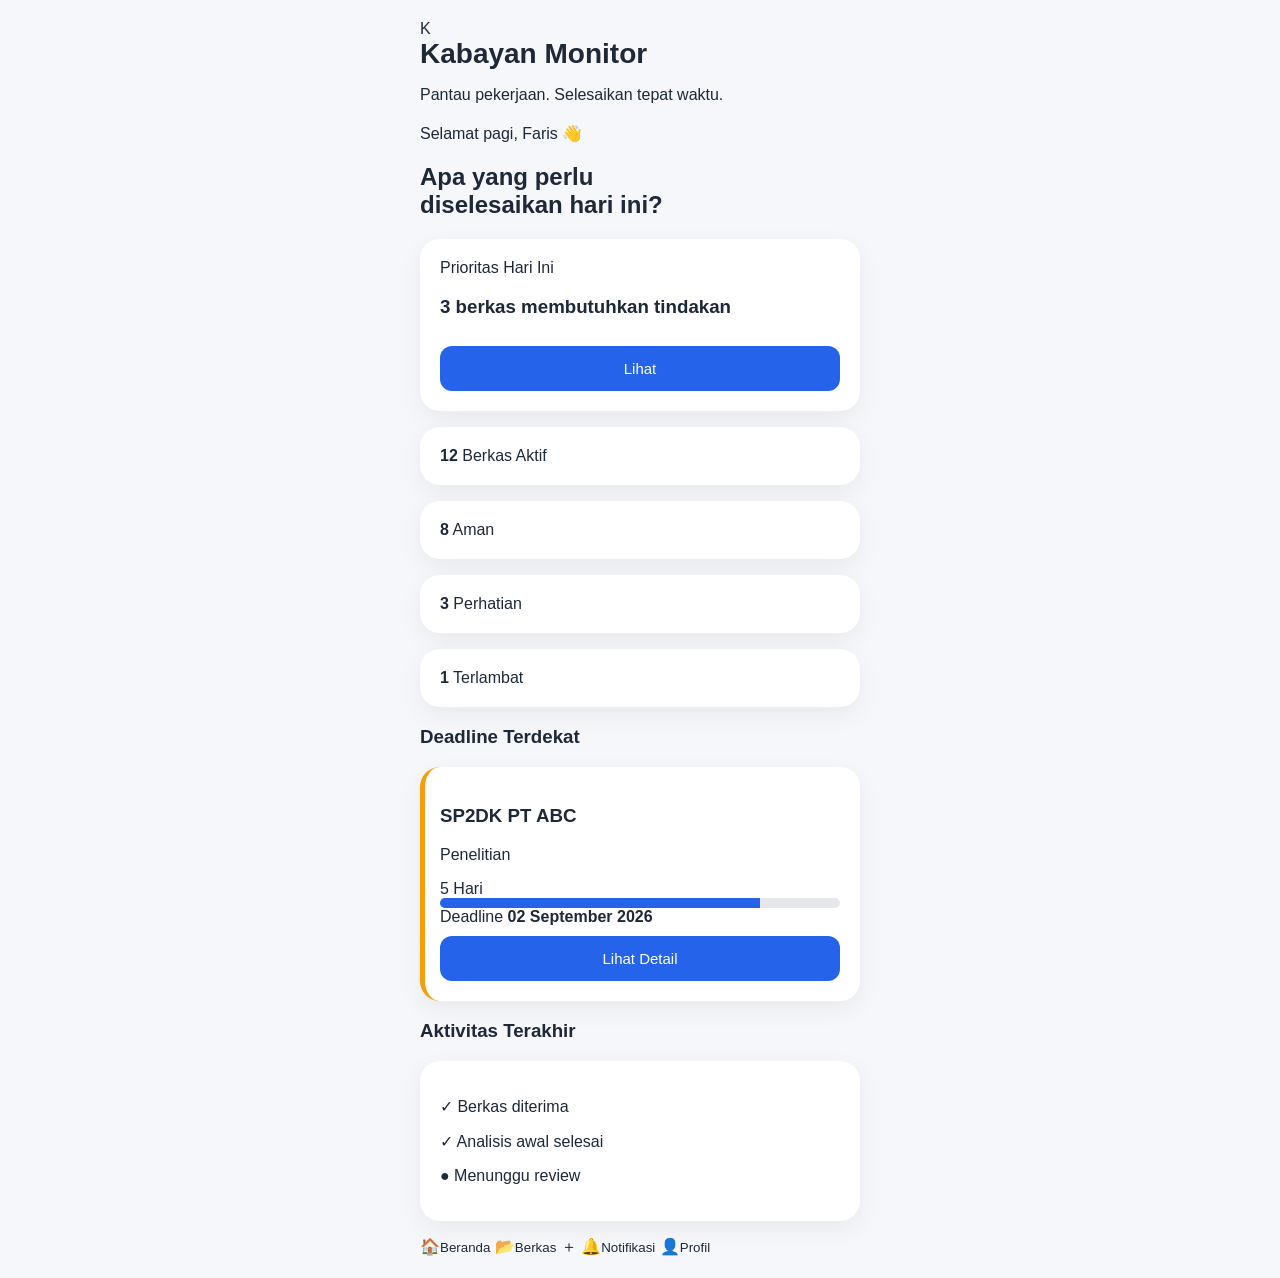
==== index.html @ f4afb928 "Add files via upload" ====
<!DOCTYPE html>
<html lang="id">
<head>
<meta charset="UTF-8">
<meta name="viewport" content="width=device-width, initial-scale=1.0">
<title>Kabayan Monitor</title>
<link rel="stylesheet" href="css/style.css">
</head>
<body>

<div class="app">

<header class="navbar">
<div class="brand">
<div class="logo">K</div>
<div>
<h1>Kabayan Monitor</h1>
<p>Pantau pekerjaan. Selesaikan tepat waktu.</p>
</div>
</div>
</header>

<main>

<section class="hero">
<p class="hello">Selamat pagi, Faris 👋</p>
<h2>Apa yang perlu<br>diselesaikan hari ini?</h2>
</section>

<section class="priority card">
<div>
<span class="label">Prioritas Hari Ini</span>
<h3>3 berkas membutuhkan tindakan</h3>
</div>
<button>Lihat</button>
</section>

<section class="summary">
<div class="card stat">
<strong>12</strong>
<span>Berkas Aktif</span>
</div>
<div class="card stat">
<strong>8</strong>
<span>Aman</span>
</div>
<div class="card stat warning">
<strong>3</strong>
<span>Perhatian</span>
</div>
<div class="card stat danger">
<strong>1</strong>
<span>Terlambat</span>
</div>
</section>

<section>
<h3 class="section-title">Deadline Terdekat</h3>

<div class="card task">
<div class="top">
<div>
<h3>SP2DK PT ABC</h3>
<p>Penelitian</p>
</div>
<span class="badge">5 Hari</span>
</div>

<div class="progress">
<span></span>
</div>

<div class="meta">
<span>Deadline</span>
<strong>02 September 2026</strong>
</div>

<button class="primary">Lihat Detail</button>
</div>

</section>

<section>
<h3 class="section-title">Aktivitas Terakhir</h3>

<div class="timeline card">
<p>✓ Berkas diterima</p>
<p>✓ Analisis awal selesai</p>
<p>● Menunggu review</p>
</div>

</section>

</main>

<nav class="bottom-nav">
<span>🏠<small>Beranda</small></span>
<span>📂<small>Berkas</small></span>
<span class="add">＋</span>
<span>🔔<small>Notifikasi</small></span>
<span>👤<small>Profil</small></span>
</nav>

</div>

<script src="js/app.js"></script>
</body>
</html>
---- css/style.css ----
*{box-sizing:border-box}
body{
font-family:Arial,sans-serif;
margin:0;
background:#f5f7fb;
color:#1d2939;
}
.app{max-width:480px;margin:auto;padding:20px}
header{margin-bottom:20px}
header h1{margin:0;font-size:28px}
.card{
background:white;
border-radius:20px;
padding:20px;
margin-bottom:16px;
box-shadow:0 8px 24px rgba(0,0,0,.06)
}
.stats{
display:grid;
grid-template-columns:1fr 1fr;
gap:12px
}
.stats div{
padding:15px;
border-radius:14px;
background:#eef2ff;
text-align:center
}
.stats b{
display:block;
font-size:26px
}
.stats span{font-size:13px}
.green{background:#dcfce7!important}
.yellow{background:#fef3c7!important}
.red{background:#fee2e2!important}
.task{
border-left:5px solid #f59e0b;
padding-left:15px
}
.progress{
height:10px;background:#e5e7eb;border-radius:20px;overflow:hidden
}
.progress span{
display:block;width:80%;height:100%;background:#2563eb
}
.yellow-text{color:#b45309;font-weight:bold}
input,button{
width:100%;
padding:14px;
margin-top:10px;
border-radius:12px;
border:1px solid #ddd;
font-size:15px
}
button{
background:#2563eb;
color:white;
border:none
}
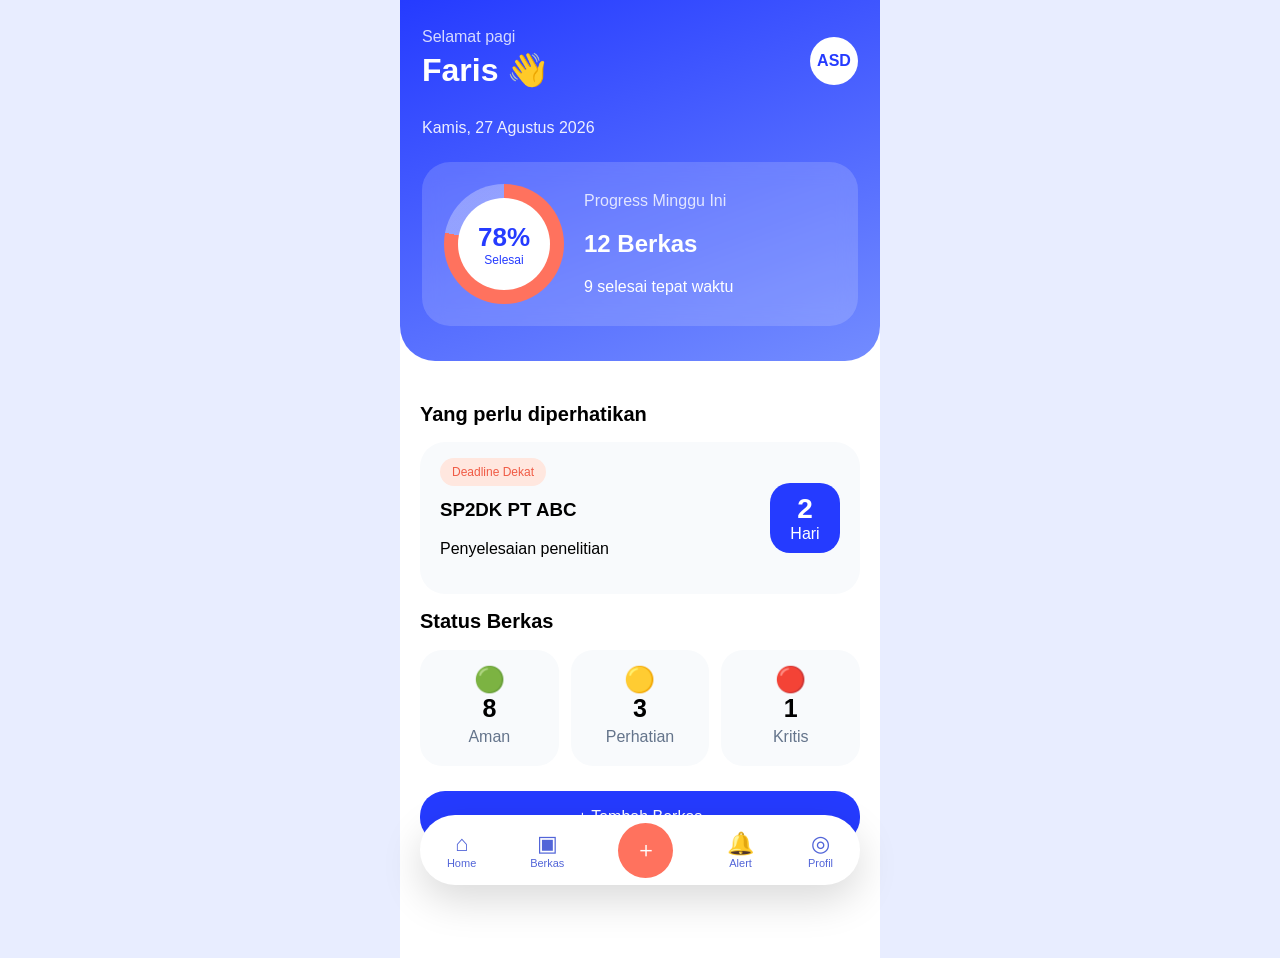
==== commit 944d0238: "Add files via upload" ====
--- a/index.html
+++ b/index.html
@@ -8,97 +8,93 @@
 </head>
 <body>
 
-<div class="app">
+<div class="phone">
 
-<header class="navbar">
-<div class="brand">
-<div class="logo">K</div>
+<section class="hero">
+<div class="top">
 <div>
-<h1>Kabayan Monitor</h1>
-<p>Pantau pekerjaan. Selesaikan tepat waktu.</p>
+<p>Selamat pagi</p>
+<h1>Faris 👋</h1>
+</div>
+<div class="avatar">ASD</div>
+</div>
+
+<div class="date">
+Kamis, 27 Agustus 2026
+</div>
+
+<div class="progress-card">
+<div class="circle">
+<div>
+<strong>78%</strong>
+<span>Selesai</span>
 </div>
 </div>
-</header>
 
-<main>
-
-<section class="hero">
-<p class="hello">Selamat pagi, Faris 👋</p>
-<h2>Apa yang perlu<br>diselesaikan hari ini?</h2>
-</section>
-
-<section class="priority card">
-<div>
-<span class="label">Prioritas Hari Ini</span>
-<h3>3 berkas membutuhkan tindakan</h3>
+<div class="progress-text">
+<p>Progress Minggu Ini</p>
+<h2>12 Berkas</h2>
+<span>9 selesai tepat waktu</span>
 </div>
-<button>Lihat</button>
-</section>
-
-<section class="summary">
-<div class="card stat">
-<strong>12</strong>
-<span>Berkas Aktif</span>
-</div>
-<div class="card stat">
-<strong>8</strong>
-<span>Aman</span>
-</div>
-<div class="card stat warning">
-<strong>3</strong>
-<span>Perhatian</span>
-</div>
-<div class="card stat danger">
-<strong>1</strong>
-<span>Terlambat</span>
-</div>
-</section>
-
-<section>
-<h3 class="section-title">Deadline Terdekat</h3>
-
-<div class="card task">
-<div class="top">
-<div>
-<h3>SP2DK PT ABC</h3>
-<p>Penelitian</p>
-</div>
-<span class="badge">5 Hari</span>
-</div>
-
-<div class="progress">
-<span></span>
-</div>
-
-<div class="meta">
-<span>Deadline</span>
-<strong>02 September 2026</strong>
-</div>
-
-<button class="primary">Lihat Detail</button>
 </div>
 
 </section>
 
-<section>
-<h3 class="section-title">Aktivitas Terakhir</h3>
 
-<div class="timeline card">
-<p>✓ Berkas diterima</p>
-<p>✓ Analisis awal selesai</p>
-<p>● Menunggu review</p>
+<section class="content">
+
+<h2>Yang perlu diperhatikan</h2>
+
+<div class="task-card">
+<div>
+<span class="tag">Deadline Dekat</span>
+<h3>SP2DK PT ABC</h3>
+<p>Penyelesaian penelitian</p>
+</div>
+
+<div class="days">
+<strong>2</strong>
+<span>Hari</span>
+</div>
+</div>
+
+
+<h2>Status Berkas</h2>
+
+<div class="status-grid">
+<div>
+<span>🟢</span>
+<strong>8</strong>
+<p>Aman</p>
+</div>
+
+<div>
+<span>🟡</span>
+<strong>3</strong>
+<p>Perhatian</p>
+</div>
+
+<div>
+<span>🔴</span>
+<strong>1</strong>
+<p>Kritis</p>
+</div>
+</div>
+
+
+<div class="action">
+<button>+ Tambah Berkas</button>
 </div>
 
 </section>
 
-</main>
 
-<nav class="bottom-nav">
-<span>🏠<small>Beranda</small></span>
-<span>📂<small>Berkas</small></span>
-<span class="add">＋</span>
-<span>🔔<small>Notifikasi</small></span>
-<span>👤<small>Profil</small></span>
+<nav>
+<div>⌂<small>Home</small></div>
+<div>▣<small>Berkas</small></div>
+<div class="plus">＋</div>
+<div>🔔<small>Alert</small></div>
+<div>◎<small>Profil</small></div>
 </nav>
 
 </div>
--- a/css/style.css
+++ b/css/style.css
@@ -1,60 +1,218 @@
 *{box-sizing:border-box}
+
 body{
-font-family:Arial,sans-serif;
 margin:0;
-background:#f5f7fb;
-color:#1d2939;
-}
-.app{max-width:480px;margin:auto;padding:20px}
-header{margin-bottom:20px}
-header h1{margin:0;font-size:28px}
-.card{
-background:white;
+font-family:-apple-system,BlinkMacSystemFont,"Segoe UI",sans-serif;
+background:#e8edff;
+}
+
+.phone{
+max-width:480px;
+margin:auto;
+min-height:100vh;
+padding-bottom:90px;
+background:white;
+}
+
+.hero{
+padding:28px 22px 35px;
+background:linear-gradient(160deg,#253bff,#738cff);
+border-radius:0 0 35px 35px;
+color:white;
+}
+
+.top{
+display:flex;
+justify-content:space-between;
+align-items:center;
+}
+
+.top p{
+margin:0;
+opacity:.8;
+}
+
+.top h1{
+margin:5px 0;
+font-size:32px;
+}
+
+.avatar{
+width:48px;
+height:48px;
+border-radius:50%;
+background:white;
+color:#253bff;
+display:flex;
+align-items:center;
+justify-content:center;
+font-weight:bold;
+}
+
+.date{
+margin-top:25px;
+opacity:.9;
+}
+
+.progress-card{
+margin-top:25px;
+background:rgba(255,255,255,.16);
+backdrop-filter:blur(10px);
+border-radius:28px;
+padding:22px;
+display:flex;
+align-items:center;
+gap:20px;
+}
+
+.circle{
+width:120px;
+height:120px;
+border-radius:50%;
+background:conic-gradient(#ff725e 78%,rgba(255,255,255,.3) 0);
+display:flex;
+align-items:center;
+justify-content:center;
+}
+
+.circle div{
+width:92px;
+height:92px;
+background:white;
+border-radius:50%;
+color:#253bff;
+display:flex;
+flex-direction:column;
+align-items:center;
+justify-content:center;
+}
+
+.circle strong{
+font-size:26px;
+}
+
+.circle span{
+font-size:12px;
+}
+
+.progress-text p{
+margin:0;
+opacity:.8;
+}
+
+.content{
+padding:25px 20px;
+}
+
+.content h2{
+font-size:20px;
+}
+
+.task-card{
+background:#f8fafc;
+border-radius:25px;
+padding:20px;
+display:flex;
+justify-content:space-between;
+align-items:center;
+}
+
+.tag{
+background:#ffe7df;
+color:#f05b45;
+padding:7px 12px;
 border-radius:20px;
-padding:20px;
-margin-bottom:16px;
-box-shadow:0 8px 24px rgba(0,0,0,.06)
-}
-.stats{
+font-size:12px;
+}
+
+.days{
+background:#253bff;
+color:white;
+width:70px;
+height:70px;
+border-radius:20px;
+display:flex;
+flex-direction:column;
+align-items:center;
+justify-content:center;
+}
+
+.days strong{
+font-size:28px;
+}
+
+.status-grid{
 display:grid;
-grid-template-columns:1fr 1fr;
-gap:12px
-}
-.stats div{
+grid-template-columns:repeat(3,1fr);
+gap:12px;
+}
+
+.status-grid div{
+background:#f8fafc;
+border-radius:22px;
 padding:15px;
-border-radius:14px;
-background:#eef2ff;
-text-align:center
-}
-.stats b{
+text-align:center;
+}
+
+.status-grid span{
+font-size:25px;
+}
+
+.status-grid strong{
 display:block;
-font-size:26px
-}
-.stats span{font-size:13px}
-.green{background:#dcfce7!important}
-.yellow{background:#fef3c7!important}
-.red{background:#fee2e2!important}
-.task{
-border-left:5px solid #f59e0b;
-padding-left:15px
-}
-.progress{
-height:10px;background:#e5e7eb;border-radius:20px;overflow:hidden
-}
-.progress span{
-display:block;width:80%;height:100%;background:#2563eb
-}
-.yellow-text{color:#b45309;font-weight:bold}
-input,button{
+font-size:25px;
+}
+
+.status-grid p{
+margin:5px 0;
+color:#64748b;
+}
+
+.action button{
 width:100%;
-padding:14px;
-margin-top:10px;
-border-radius:12px;
-border:1px solid #ddd;
-font-size:15px
-}
-button{
-background:#2563eb;
+border:0;
+padding:17px;
+border-radius:25px;
+background:#253bff;
 color:white;
-border:none
+font-size:16px;
+margin-top:25px;
+}
+
+nav{
+position:fixed;
+bottom:15px;
+left:50%;
+transform:translateX(-50%);
+max-width:440px;
+width:90%;
+height:70px;
+background:white;
+border-radius:35px;
+box-shadow:0 15px 40px rgba(0,0,0,.15);
+display:flex;
+justify-content:space-around;
+align-items:center;
+}
+
+nav div{
+text-align:center;
+font-size:22px;
+color:#5265d8;
+}
+
+nav small{
+display:block;
+font-size:11px;
+}
+
+.plus{
+width:55px;
+height:55px;
+border-radius:50%;
+background:#ff725e;
+color:white!important;
+display:flex;
+align-items:center;
+justify-content:center;
 }
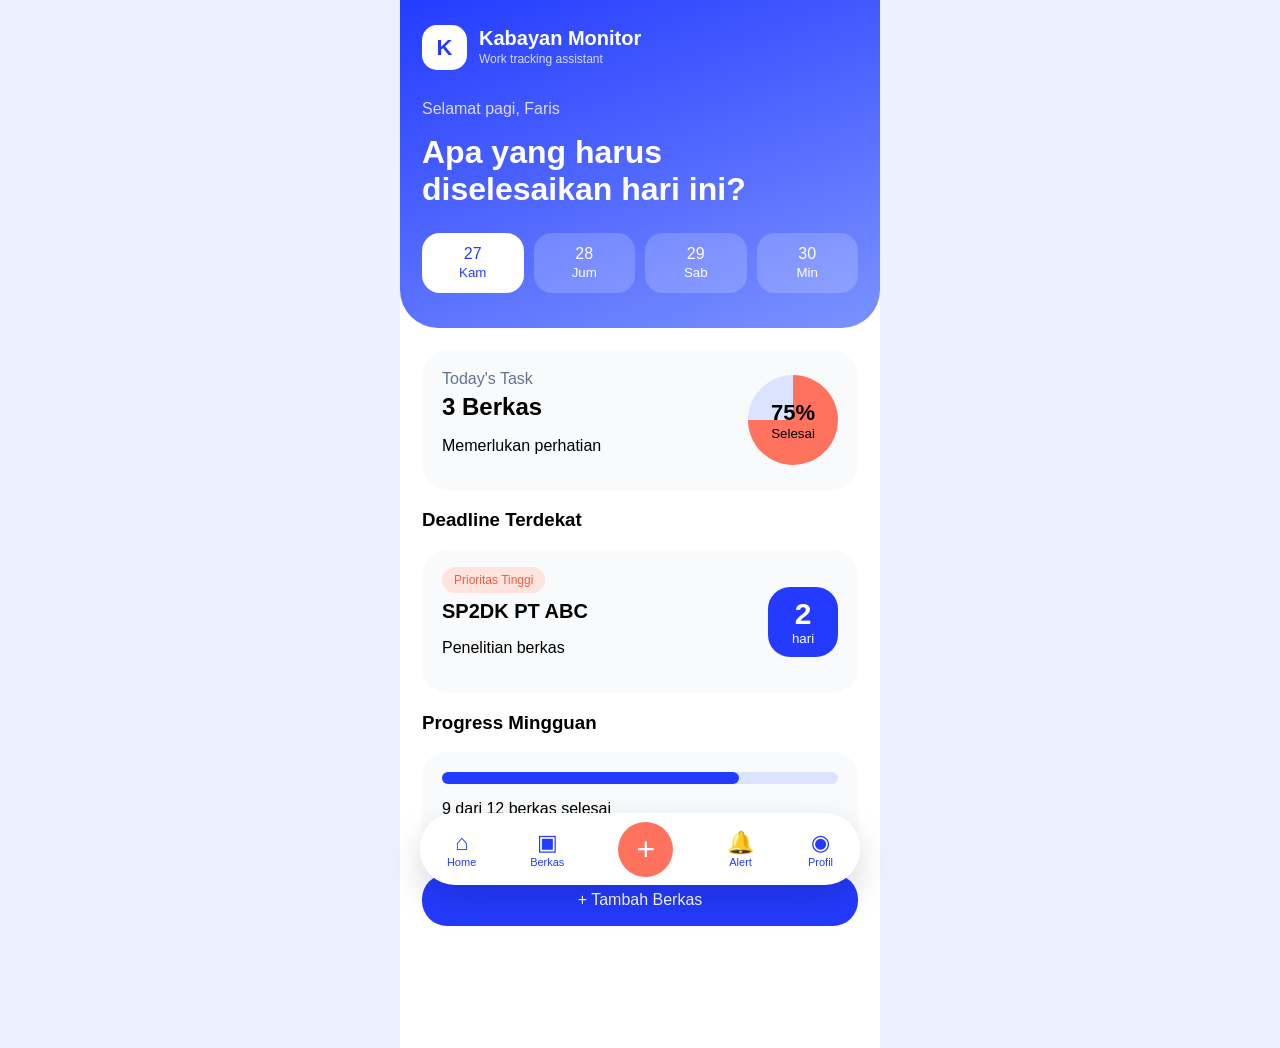
==== commit b11d903f: "Add files via upload" ====
--- a/index.html
+++ b/index.html
@@ -11,90 +11,72 @@
 <div class="phone">
 
 <section class="hero">
-<div class="top">
+<div class="brand">
+<div class="logo">K</div>
 <div>
-<p>Selamat pagi</p>
-<h1>Faris 👋</h1>
-</div>
-<div class="avatar">ASD</div>
-</div>
-
-<div class="date">
-Kamis, 27 Agustus 2026
-</div>
-
-<div class="progress-card">
-<div class="circle">
-<div>
-<strong>78%</strong>
-<span>Selesai</span>
+<h1>Kabayan Monitor</h1>
+<p>Work tracking assistant</p>
 </div>
 </div>
 
-<div class="progress-text">
-<p>Progress Minggu Ini</p>
-<h2>12 Berkas</h2>
-<span>9 selesai tepat waktu</span>
+<div class="welcome">
+<p>Selamat pagi, Faris</p>
+<h2>Apa yang harus<br>diselesaikan hari ini?</h2>
+</div>
+
+<div class="calendar">
+<div class="active">27<br><small>Kam</small></div>
+<div>28<br><small>Jum</small></div>
+<div>29<br><small>Sab</small></div>
+<div>30<br><small>Min</small></div>
+</div>
+</section>
+
+<section class="body">
+
+<div class="today">
+<div>
+<span>Today's Task</span>
+<h2>3 Berkas</h2>
+<p>Memerlukan perhatian</p>
+</div>
+<div class="circle">
+<strong>75%</strong>
+<small>Selesai</small>
 </div>
 </div>
 
-</section>
+<h3>Deadline Terdekat</h3>
 
-
-<section class="content">
-
-<h2>Yang perlu diperhatikan</h2>
-
-<div class="task-card">
+<div class="task">
 <div>
-<span class="tag">Deadline Dekat</span>
-<h3>SP2DK PT ABC</h3>
-<p>Penyelesaian penelitian</p>
+<span class="danger">Prioritas Tinggi</span>
+<h2>SP2DK PT ABC</h2>
+<p>Penelitian berkas</p>
 </div>
-
-<div class="days">
+<div class="counter">
 <strong>2</strong>
-<span>Hari</span>
+<small>hari</small>
 </div>
 </div>
 
+<h3>Progress Mingguan</h3>
 
-<h2>Status Berkas</h2>
-
-<div class="status-grid">
-<div>
-<span>🟢</span>
-<strong>8</strong>
-<p>Aman</p>
+<div class="progress-card">
+<div class="bar"><span></span></div>
+<p>9 dari 12 berkas selesai</p>
 </div>
 
-<div>
-<span>🟡</span>
-<strong>3</strong>
-<p>Perhatian</p>
-</div>
-
-<div>
-<span>🔴</span>
-<strong>1</strong>
-<p>Kritis</p>
-</div>
-</div>
-
-
-<div class="action">
 <button>+ Tambah Berkas</button>
-</div>
 
 </section>
-
 
 <nav>
 <div>⌂<small>Home</small></div>
 <div>▣<small>Berkas</small></div>
-<div class="plus">＋</div>
+<div class="plus">+</div>
 <div>🔔<small>Alert</small></div>
-<div>◎<small>Profil</small></div>
+<div>◉<small>Profil</small></div>
 </nav>
 
 </div>
--- a/css/style.css
+++ b/css/style.css
@@ -1,86 +1,114 @@
 *{box-sizing:border-box}
-
 body{
 margin:0;
+background:#edf1ff;
 font-family:-apple-system,BlinkMacSystemFont,"Segoe UI",sans-serif;
-background:#e8edff;
 }
 
 .phone{
 max-width:480px;
 margin:auto;
+background:white;
 min-height:100vh;
-padding-bottom:90px;
-background:white;
+padding-bottom:100px;
 }
 
 .hero{
-padding:28px 22px 35px;
-background:linear-gradient(160deg,#253bff,#738cff);
-border-radius:0 0 35px 35px;
+background:linear-gradient(160deg,#243bff,#7b92ff);
 color:white;
-}
-
-.top{
+padding:25px 22px 35px;
+border-radius:0 0 38px 38px;
+}
+
+.brand{
+display:flex;
+align-items:center;
+gap:12px;
+}
+
+.logo{
+width:45px;
+height:45px;
+border-radius:15px;
+background:white;
+color:#243bff;
+display:flex;
+align-items:center;
+justify-content:center;
+font-weight:800;
+font-size:22px;
+}
+
+.brand h1{
+margin:0;
+font-size:20px;
+}
+
+.brand p{
+margin:2px 0;
+opacity:.8;
+font-size:12px;
+}
+
+.welcome{
+margin-top:30px;
+}
+
+.welcome p{
+opacity:.8;
+}
+
+.welcome h2{
+font-size:32px;
+line-height:1.15;
+margin:8px 0;
+}
+
+.calendar{
+display:flex;
+gap:10px;
+margin-top:25px;
+}
+
+.calendar div{
+background:rgba(255,255,255,.18);
+padding:12px;
+border-radius:18px;
+text-align:center;
+flex:1;
+}
+
+.calendar .active{
+background:white;
+color:#243bff;
+}
+
+.body{
+padding:22px;
+}
+
+.today{
+background:#f8fafc;
+border-radius:28px;
+padding:20px;
 display:flex;
 justify-content:space-between;
 align-items:center;
 }
 
-.top p{
-margin:0;
-opacity:.8;
-}
-
-.top h1{
+.today span{
+color:#64748b;
+}
+
+.today h2{
 margin:5px 0;
-font-size:32px;
-}
-
-.avatar{
-width:48px;
-height:48px;
+}
+
+.circle{
+width:90px;
+height:90px;
 border-radius:50%;
-background:white;
-color:#253bff;
-display:flex;
-align-items:center;
-justify-content:center;
-font-weight:bold;
-}
-
-.date{
-margin-top:25px;
-opacity:.9;
-}
-
-.progress-card{
-margin-top:25px;
-background:rgba(255,255,255,.16);
-backdrop-filter:blur(10px);
-border-radius:28px;
-padding:22px;
-display:flex;
-align-items:center;
-gap:20px;
-}
-
-.circle{
-width:120px;
-height:120px;
-border-radius:50%;
-background:conic-gradient(#ff725e 78%,rgba(255,255,255,.3) 0);
-display:flex;
-align-items:center;
-justify-content:center;
-}
-
-.circle div{
-width:92px;
-height:92px;
-background:white;
-border-radius:50%;
-color:#253bff;
+background:conic-gradient(#ff725e 75%,#dbe4ff 0);
 display:flex;
 flex-direction:column;
 align-items:center;
@@ -88,27 +116,10 @@
 }
 
 .circle strong{
-font-size:26px;
-}
-
-.circle span{
-font-size:12px;
-}
-
-.progress-text p{
-margin:0;
-opacity:.8;
-}
-
-.content{
-padding:25px 20px;
-}
-
-.content h2{
-font-size:20px;
-}
-
-.task-card{
+font-size:22px;
+}
+
+.task{
 background:#f8fafc;
 border-radius:25px;
 padding:20px;
@@ -117,66 +128,64 @@
 align-items:center;
 }
 
-.tag{
-background:#ffe7df;
-color:#f05b45;
-padding:7px 12px;
+.task h2{
+margin:12px 0 5px;
+font-size:20px;
+}
+
+.danger{
+background:#ffe4de;
+color:#ef5b45;
+padding:6px 12px;
 border-radius:20px;
 font-size:12px;
 }
 
-.days{
-background:#253bff;
+.counter{
+background:#243bff;
 color:white;
 width:70px;
 height:70px;
+border-radius:22px;
+display:flex;
+flex-direction:column;
+justify-content:center;
+align-items:center;
+}
+
+.counter strong{
+font-size:30px;
+}
+
+.progress-card{
+background:#f8fafc;
+padding:20px;
+border-radius:25px;
+}
+
+.bar{
+height:12px;
+background:#dbe4ff;
 border-radius:20px;
-display:flex;
-flex-direction:column;
-align-items:center;
-justify-content:center;
-}
-
-.days strong{
-font-size:28px;
-}
-
-.status-grid{
-display:grid;
-grid-template-columns:repeat(3,1fr);
-gap:12px;
-}
-
-.status-grid div{
-background:#f8fafc;
-border-radius:22px;
-padding:15px;
-text-align:center;
-}
-
-.status-grid span{
-font-size:25px;
-}
-
-.status-grid strong{
+}
+
+.bar span{
 display:block;
-font-size:25px;
-}
-
-.status-grid p{
-margin:5px 0;
-color:#64748b;
-}
-
-.action button{
+height:100%;
+width:75%;
+background:#243bff;
+border-radius:20px;
+}
+
+button{
 width:100%;
+margin-top:20px;
+padding:17px;
 border:0;
-padding:17px;
 border-radius:25px;
-background:#253bff;
+background:#243bff;
 color:white;
 font-size:16px;
-margin-top:25px;
 }
 
 nav{
@@ -184,21 +193,21 @@
 bottom:15px;
 left:50%;
 transform:translateX(-50%);
+width:90%;
 max-width:440px;
-width:90%;
-height:70px;
+height:72px;
 background:white;
 border-radius:35px;
-box-shadow:0 15px 40px rgba(0,0,0,.15);
 display:flex;
 justify-content:space-around;
 align-items:center;
+box-shadow:0 15px 35px rgba(0,0,0,.15);
 }
 
 nav div{
 text-align:center;
 font-size:22px;
-color:#5265d8;
+color:#243bff;
 }
 
 nav small{
@@ -207,12 +216,13 @@
 }
 
 .plus{
+background:#ff725e;
+color:white!important;
 width:55px;
 height:55px;
 border-radius:50%;
-background:#ff725e;
-color:white!important;
-display:flex;
-align-items:center;
-justify-content:center;
+display:flex;
+align-items:center;
+justify-content:center;
+font-size:32px;
 }
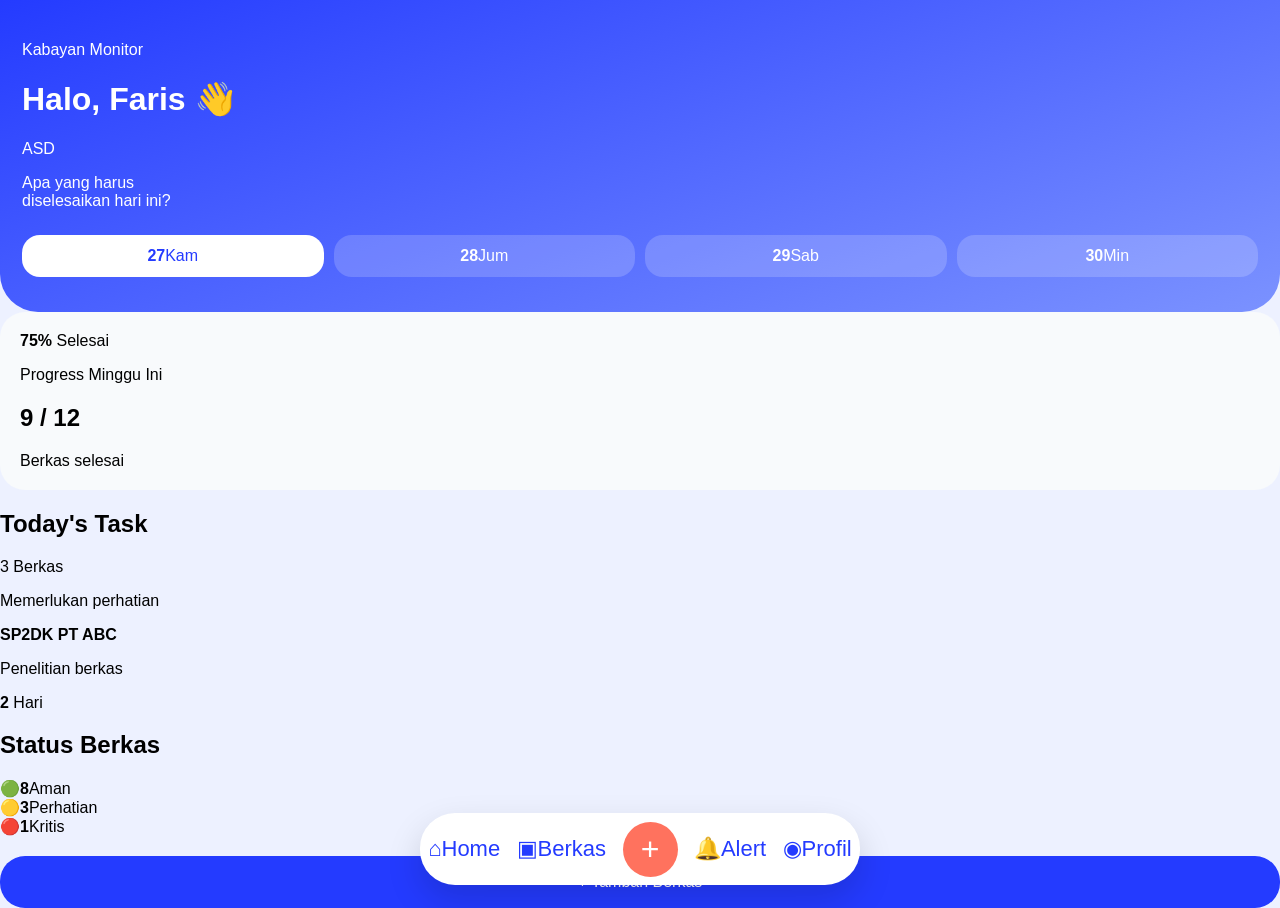
==== commit 514f62f7: "Add files via upload" ====
--- a/index.html
+++ b/index.html
@@ -2,81 +2,92 @@
 <html lang="id">
 <head>
 <meta charset="UTF-8">
-<meta name="viewport" content="width=device-width, initial-scale=1.0">
+<meta name="viewport" content="width=device-width, initial-scale=1.0, viewport-fit=cover">
 <title>Kabayan Monitor</title>
 <link rel="stylesheet" href="css/style.css">
 </head>
 <body>
 
-<div class="phone">
+<div class="app">
 
-<section class="hero">
-<div class="brand">
-<div class="logo">K</div>
+<header class="hero">
+<div class="topbar">
 <div>
-<h1>Kabayan Monitor</h1>
-<p>Work tracking assistant</p>
+<p class="small">Kabayan Monitor</p>
+<h1>Halo, Faris 👋</h1>
+</div>
+<div class="avatar">ASD</div>
+</div>
+
+<p class="question">Apa yang harus<br>diselesaikan hari ini?</p>
+
+<div class="calendar">
+<div class="active"><b>27</b><span>Kam</span></div>
+<div><b>28</b><span>Jum</span></div>
+<div><b>29</b><span>Sab</span></div>
+<div><b>30</b><span>Min</span></div>
+</div>
+</header>
+
+
+<main>
+
+<section class="progress-card">
+<div class="ring">
+<div>
+<strong>75%</strong>
+<span>Selesai</span>
 </div>
 </div>
 
-<div class="welcome">
-<p>Selamat pagi, Faris</p>
-<h2>Apa yang harus<br>diselesaikan hari ini?</h2>
-</div>
-
-<div class="calendar">
-<div class="active">27<br><small>Kam</small></div>
-<div>28<br><small>Jum</small></div>
-<div>29<br><small>Sab</small></div>
-<div>30<br><small>Min</small></div>
+<div>
+<p>Progress Minggu Ini</p>
+<h2>9 / 12</h2>
+<span>Berkas selesai</span>
 </div>
 </section>
 
-<section class="body">
 
-<div class="today">
+<section class="card">
+<div class="title-row">
+<h2>Today's Task</h2>
+<span>3 Berkas</span>
+</div>
+<p class="muted">Memerlukan perhatian</p>
+
+<div class="mini-task">
 <div>
-<span>Today's Task</span>
-<h2>3 Berkas</h2>
-<p>Memerlukan perhatian</p>
+<strong>SP2DK PT ABC</strong>
+<p>Penelitian berkas</p>
 </div>
-<div class="circle">
-<strong>75%</strong>
-<small>Selesai</small>
+<div class="deadline">
+<b>2</b>
+<span>Hari</span>
 </div>
 </div>
-
-<h3>Deadline Terdekat</h3>
-
-<div class="task">
-<div>
-<span class="danger">Prioritas Tinggi</span>
-<h2>SP2DK PT ABC</h2>
-<p>Penelitian berkas</p>
-</div>
-<div class="counter">
-<strong>2</strong>
-<small>hari</small>
-</div>
-</div>
-
-<h3>Progress Mingguan</h3>
-
-<div class="progress-card">
-<div class="bar"><span></span></div>
-<p>9 dari 12 berkas selesai</p>
-</div>
-
-<button>+ Tambah Berkas</button>
-
 </section>
 
+
+<section class="card">
+<h2>Status Berkas</h2>
+<div class="status">
+<div>🟢<b>8</b><span>Aman</span></div>
+<div>🟡<b>3</b><span>Perhatian</span></div>
+<div>🔴<b>1</b><span>Kritis</span></div>
+</div>
+</section>
+
+<button class="add">+ Tambah Berkas</button>
+
+</main>
+
+
 <nav>
-<div>⌂<small>Home</small></div>
-<div>▣<small>Berkas</small></div>
+<div>⌂<span>Home</span></div>
+<div>▣<span>Berkas</span></div>
 <div class="plus">+</div>
-<div>🔔<small>Alert</small></div>
-<div>◉<small>Profil</small></div>
+<div>🔔<span>Alert</span></div>
+<div>◉<span>Profil</span></div>
 </nav>
 
 </div>
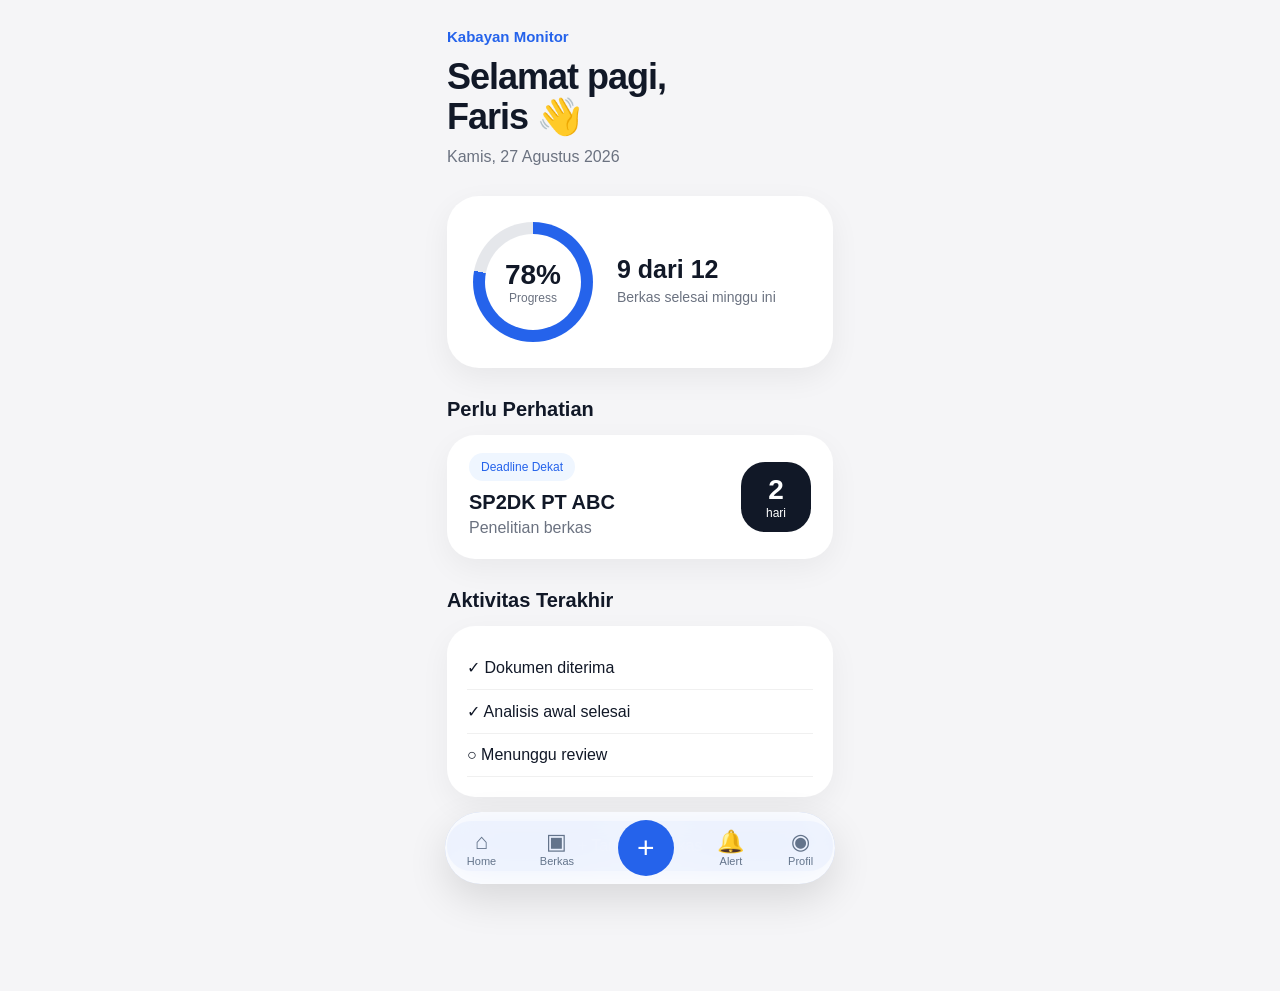
==== commit 3fea144a: "Add files via upload" ====
--- a/index.html
+++ b/index.html
@@ -10,77 +10,50 @@
 
 <div class="app">
 
-<header class="hero">
-<div class="topbar">
-<div>
-<p class="small">Kabayan Monitor</p>
-<h1>Halo, Faris 👋</h1>
-</div>
-<div class="avatar">ASD</div>
-</div>
-
-<p class="question">Apa yang harus<br>diselesaikan hari ini?</p>
-
-<div class="calendar">
-<div class="active"><b>27</b><span>Kam</span></div>
-<div><b>28</b><span>Jum</span></div>
-<div><b>29</b><span>Sab</span></div>
-<div><b>30</b><span>Min</span></div>
-</div>
+<header>
+<p class="brand">Kabayan Monitor</p>
+<h1>Selamat pagi,<br>Faris 👋</h1>
+<p class="date">Kamis, 27 Agustus 2026</p>
 </header>
 
-
-<main>
-
-<section class="progress-card">
+<section class="hero-card">
 <div class="ring">
-<div>
-<strong>75%</strong>
-<span>Selesai</span>
+<div class="ring-inner">
+<strong>78%</strong>
+<span>Progress</span>
 </div>
 </div>
 
-<div>
-<p>Progress Minggu Ini</p>
-<h2>9 / 12</h2>
-<span>Berkas selesai</span>
+<div class="summary">
+<h2>9 dari 12</h2>
+<p>Berkas selesai minggu ini</p>
 </div>
 </section>
 
+<h3>Perlu Perhatian</h3>
 
-<section class="card">
-<div class="title-row">
-<h2>Today's Task</h2>
-<span>3 Berkas</span>
-</div>
-<p class="muted">Memerlukan perhatian</p>
-
-<div class="mini-task">
+<section class="work-card">
 <div>
-<strong>SP2DK PT ABC</strong>
+<span class="label">Deadline Dekat</span>
+<h2>SP2DK PT ABC</h2>
 <p>Penelitian berkas</p>
 </div>
-<div class="deadline">
-<b>2</b>
-<span>Hari</span>
-</div>
+
+<div class="days">
+<strong>2</strong>
+<span>hari</span>
 </div>
 </section>
 
+<h3>Aktivitas Terakhir</h3>
 
-<section class="card">
-<h2>Status Berkas</h2>
-<div class="status">
-<div>🟢<b>8</b><span>Aman</span></div>
-<div>🟡<b>3</b><span>Perhatian</span></div>
-<div>🔴<b>1</b><span>Kritis</span></div>
-</div>
+<section class="activity">
+<p>✓ Dokumen diterima</p>
+<p>✓ Analisis awal selesai</p>
+<p>○ Menunggu review</p>
 </section>
 
 <button class="add">+ Tambah Berkas</button>
-
-</main>
-
 
 <nav>
 <div>⌂<span>Home</span></div>
--- a/css/style.css
+++ b/css/style.css
@@ -1,228 +1,205 @@
-*{box-sizing:border-box}
+*{
+box-sizing:border-box;
+}
+
 body{
 margin:0;
-background:#edf1ff;
-font-family:-apple-system,BlinkMacSystemFont,"Segoe UI",sans-serif;
-}
-
-.phone{
-max-width:480px;
+background:#f5f5f7;
+font-family:-apple-system,BlinkMacSystemFont,"SF Pro Display","Segoe UI",sans-serif;
+color:#111827;
+}
+
+.app{
+max-width:430px;
 margin:auto;
-background:white;
 min-height:100vh;
-padding-bottom:100px;
-}
-
-.hero{
-background:linear-gradient(160deg,#243bff,#7b92ff);
+padding:28px 22px 120px;
+}
+
+.brand{
+font-size:15px;
+color:#2563eb;
+font-weight:600;
+margin:0 0 12px;
+}
+
+header h1{
+font-size:36px;
+line-height:1.1;
+letter-spacing:-1px;
+margin:0;
+font-weight:700;
+}
+
+.date{
+color:#6b7280;
+margin-top:12px;
+}
+
+.hero-card{
+margin-top:30px;
+background:white;
+border-radius:32px;
+padding:26px;
+display:flex;
+align-items:center;
+gap:24px;
+box-shadow:0 10px 30px rgba(0,0,0,.06);
+}
+
+.ring{
+width:120px;
+height:120px;
+border-radius:50%;
+background:conic-gradient(#2563eb 78%,#e5e7eb 0);
+display:flex;
+align-items:center;
+justify-content:center;
+}
+
+.ring-inner{
+width:96px;
+height:96px;
+background:white;
+border-radius:50%;
+display:flex;
+flex-direction:column;
+align-items:center;
+justify-content:center;
+}
+
+.ring strong{
+font-size:28px;
+}
+
+.ring span{
+font-size:12px;
+color:#6b7280;
+}
+
+.summary h2{
+font-size:25px;
+margin:0;
+}
+
+.summary p{
+margin:5px 0;
+color:#6b7280;
+font-size:14px;
+}
+
+h3{
+font-size:20px;
+margin:30px 0 14px;
+}
+
+.work-card{
+background:white;
+border-radius:28px;
+padding:22px;
+display:flex;
+justify-content:space-between;
+align-items:center;
+box-shadow:0 10px 30px rgba(0,0,0,.05);
+}
+
+.label{
+font-size:12px;
+color:#2563eb;
+background:#eff6ff;
+padding:7px 12px;
+border-radius:20px;
+}
+
+.work-card h2{
+margin:16px 0 5px;
+font-size:20px;
+}
+
+.work-card p{
+margin:0;
+color:#6b7280;
+}
+
+.days{
+width:70px;
+height:70px;
+border-radius:24px;
+background:#111827;
 color:white;
-padding:25px 22px 35px;
-border-radius:0 0 38px 38px;
-}
-
-.brand{
-display:flex;
-align-items:center;
-gap:12px;
-}
-
-.logo{
-width:45px;
-height:45px;
-border-radius:15px;
-background:white;
-color:#243bff;
-display:flex;
-align-items:center;
-justify-content:center;
-font-weight:800;
-font-size:22px;
-}
-
-.brand h1{
-margin:0;
-font-size:20px;
-}
-
-.brand p{
-margin:2px 0;
-opacity:.8;
+display:flex;
+flex-direction:column;
+justify-content:center;
+align-items:center;
+}
+
+.days strong{
+font-size:28px;
+}
+
+.days span{
 font-size:12px;
 }
 
-.welcome{
-margin-top:30px;
-}
-
-.welcome p{
-opacity:.8;
-}
-
-.welcome h2{
-font-size:32px;
-line-height:1.15;
-margin:8px 0;
-}
-
-.calendar{
-display:flex;
-gap:10px;
-margin-top:25px;
-}
-
-.calendar div{
-background:rgba(255,255,255,.18);
-padding:12px;
-border-radius:18px;
-text-align:center;
-flex:1;
-}
-
-.calendar .active{
-background:white;
-color:#243bff;
-}
-
-.body{
-padding:22px;
-}
-
-.today{
-background:#f8fafc;
+.activity{
+background:white;
 border-radius:28px;
 padding:20px;
-display:flex;
-justify-content:space-between;
-align-items:center;
-}
-
-.today span{
-color:#64748b;
-}
-
-.today h2{
-margin:5px 0;
-}
-
-.circle{
-width:90px;
-height:90px;
-border-radius:50%;
-background:conic-gradient(#ff725e 75%,#dbe4ff 0);
-display:flex;
-flex-direction:column;
-align-items:center;
-justify-content:center;
-}
-
-.circle strong{
-font-size:22px;
-}
-
-.task{
-background:#f8fafc;
-border-radius:25px;
-padding:20px;
-display:flex;
-justify-content:space-between;
-align-items:center;
-}
-
-.task h2{
-margin:12px 0 5px;
-font-size:20px;
-}
-
-.danger{
-background:#ffe4de;
-color:#ef5b45;
-padding:6px 12px;
-border-radius:20px;
-font-size:12px;
-}
-
-.counter{
-background:#243bff;
-color:white;
-width:70px;
-height:70px;
-border-radius:22px;
-display:flex;
-flex-direction:column;
-justify-content:center;
-align-items:center;
-}
-
-.counter strong{
-font-size:30px;
-}
-
-.progress-card{
-background:#f8fafc;
-padding:20px;
-border-radius:25px;
-}
-
-.bar{
-height:12px;
-background:#dbe4ff;
-border-radius:20px;
-}
-
-.bar span{
-display:block;
-height:100%;
-width:75%;
-background:#243bff;
-border-radius:20px;
-}
-
-button{
+box-shadow:0 10px 30px rgba(0,0,0,.05);
+}
+
+.activity p{
+padding:12px 0;
+margin:0;
+border-bottom:1px solid #f0f0f0;
+}
+
+.add{
 width:100%;
-margin-top:20px;
-padding:17px;
+margin-top:24px;
 border:0;
-border-radius:25px;
-background:#243bff;
+border-radius:24px;
+padding:16px;
+background:#2563eb;
 color:white;
 font-size:16px;
 }
 
 nav{
 position:fixed;
-bottom:15px;
+bottom:16px;
 left:50%;
 transform:translateX(-50%);
-width:90%;
-max-width:440px;
+width:min(390px,90%);
 height:72px;
-background:white;
-border-radius:35px;
+background:rgba(255,255,255,.9);
+backdrop-filter:blur(20px);
+border-radius:36px;
 display:flex;
 justify-content:space-around;
 align-items:center;
-box-shadow:0 15px 35px rgba(0,0,0,.15);
+box-shadow:0 15px 40px rgba(0,0,0,.12);
 }
 
 nav div{
 text-align:center;
+color:#64748b;
 font-size:22px;
-color:#243bff;
-}
-
-nav small{
+}
+
+nav span{
 display:block;
 font-size:11px;
 }
 
-.plus{
-background:#ff725e;
-color:white!important;
-width:55px;
-height:55px;
+nav .plus{
+width:56px;
+height:56px;
+background:#2563eb;
+color:white;
 border-radius:50%;
 display:flex;
 align-items:center;
 justify-content:center;
-font-size:32px;
+font-size:30px;
 }
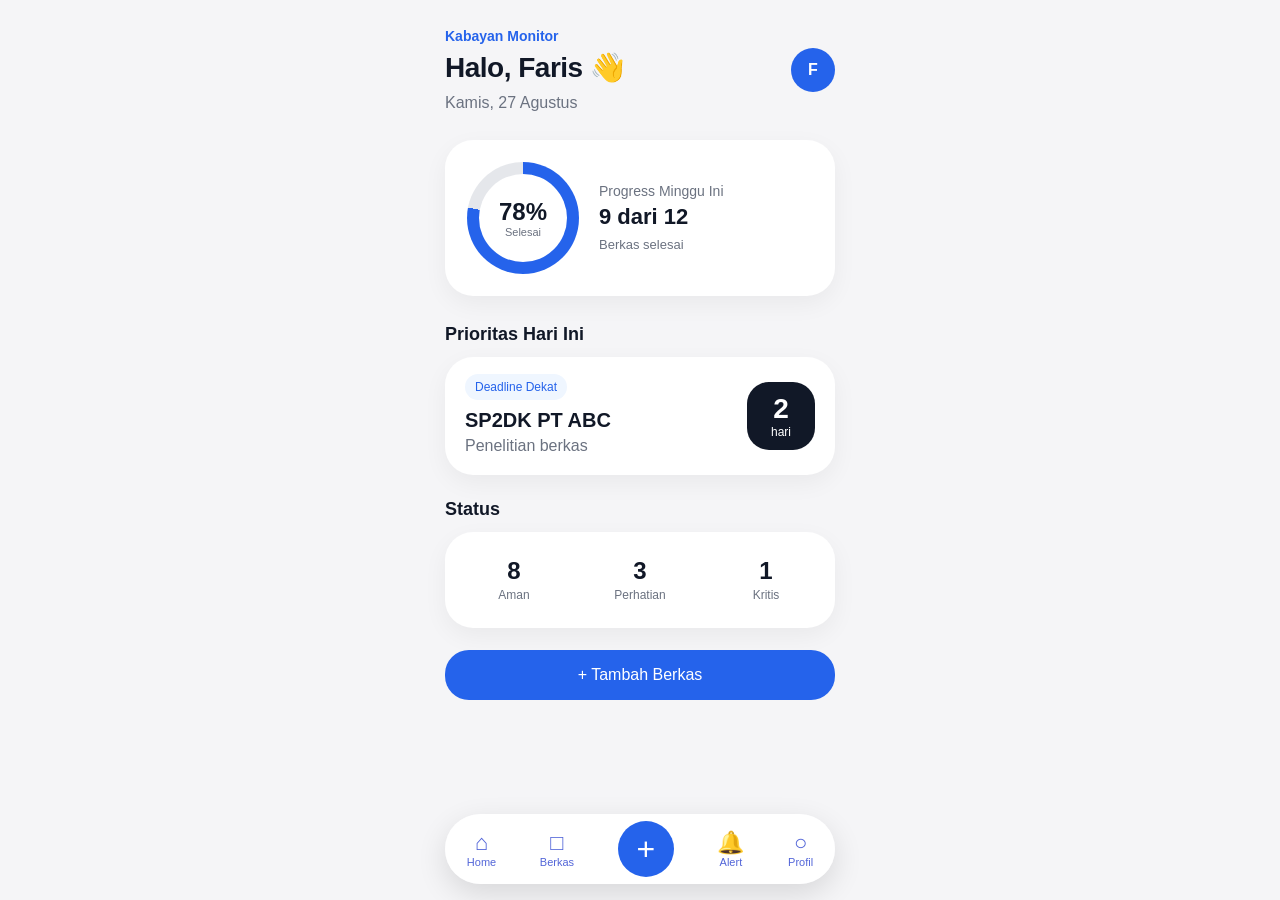
==== commit bd23d775: "Add files via upload" ====
--- a/index.html
+++ b/index.html
@@ -10,57 +10,70 @@
 
 <div class="app">
 
-<header>
-<p class="brand">Kabayan Monitor</p>
-<h1>Selamat pagi,<br>Faris 👋</h1>
-<p class="date">Kamis, 27 Agustus 2026</p>
+<header class="header">
+    <div>
+        <p class="brand">Kabayan Monitor</p>
+        <h1>Halo, Faris 👋</h1>
+        <p class="date">Kamis, 27 Agustus</p>
+    </div>
+    <div class="avatar">F</div>
 </header>
 
-<section class="hero-card">
-<div class="ring">
-<div class="ring-inner">
-<strong>78%</strong>
-<span>Progress</span>
-</div>
-</div>
+<section class="progress-widget">
+    <div class="ring">
+        <div class="ring-center">
+            <strong>78%</strong>
+            <span>Selesai</span>
+        </div>
+    </div>
 
-<div class="summary">
-<h2>9 dari 12</h2>
-<p>Berkas selesai minggu ini</p>
-</div>
+    <div class="progress-info">
+        <p>Progress Minggu Ini</p>
+        <strong>9 dari 12</strong>
+        <span>Berkas selesai</span>
+    </div>
 </section>
 
-<h3>Perlu Perhatian</h3>
+<h2>Prioritas Hari Ini</h2>
 
-<section class="work-card">
-<div>
-<span class="label">Deadline Dekat</span>
-<h2>SP2DK PT ABC</h2>
-<p>Penelitian berkas</p>
-</div>
+<section class="priority-card">
+    <div>
+        <span class="tag">Deadline Dekat</span>
+        <h3>SP2DK PT ABC</h3>
+        <p>Penelitian berkas</p>
+    </div>
 
-<div class="days">
-<strong>2</strong>
-<span>hari</span>
-</div>
+    <div class="deadline">
+        <strong>2</strong>
+        <span>hari</span>
+    </div>
 </section>
 
-<h3>Aktivitas Terakhir</h3>
+<h2>Status</h2>
 
-<section class="activity">
-<p>✓ Dokumen diterima</p>
-<p>✓ Analisis awal selesai</p>
-<p>○ Menunggu review</p>
+<section class="status-widget">
+    <div>
+        <strong>8</strong>
+        <span>Aman</span>
+    </div>
+    <div>
+        <strong>3</strong>
+        <span>Perhatian</span>
+    </div>
+    <div>
+        <strong>1</strong>
+        <span>Kritis</span>
+    </div>
 </section>
 
-<button class="add">+ Tambah Berkas</button>
+<button class="button">+ Tambah Berkas</button>
 
-<nav>
-<div>⌂<span>Home</span></div>
-<div>▣<span>Berkas</span></div>
-<div class="plus">+</div>
-<div>🔔<span>Alert</span></div>
-<div>◉<span>Profil</span></div>
+<nav class="nav">
+    <div>⌂<span>Home</span></div>
+    <div>□<span>Berkas</span></div>
+    <div class="add">+</div>
+    <div>🔔<span>Alert</span></div>
+    <div>○<span>Profil</span></div>
 </nav>
 
 </div>
--- a/css/style.css
+++ b/css/style.css
@@ -12,194 +12,229 @@
 .app{
 max-width:430px;
 margin:auto;
-min-height:100vh;
-padding:28px 22px 120px;
+padding:28px 20px calc(120px + env(safe-area-inset-bottom));
+}
+
+.header{
+display:flex;
+justify-content:space-between;
+align-items:center;
+margin-bottom:28px;
 }
 
 .brand{
-font-size:15px;
+font-size:14px;
 color:#2563eb;
 font-weight:600;
-margin:0 0 12px;
-}
-
-header h1{
-font-size:36px;
-line-height:1.1;
-letter-spacing:-1px;
-margin:0;
+margin:0 0 8px;
+}
+
+.header h1{
+font-size:28px;
+line-height:1.15;
+margin:0;
+letter-spacing:-.5px;
+}
+
+.date{
+margin:10px 0 0;
+color:#6b7280;
+}
+
+.avatar{
+height:44px;
+width:44px;
+border-radius:50%;
+background:#2563eb;
+color:white;
+display:flex;
+align-items:center;
+justify-content:center;
 font-weight:700;
 }
 
-.date{
-color:#6b7280;
-margin-top:12px;
-}
-
-.hero-card{
-margin-top:30px;
-background:white;
-border-radius:32px;
-padding:26px;
-display:flex;
-align-items:center;
-gap:24px;
-box-shadow:0 10px 30px rgba(0,0,0,.06);
-}
-
-.ring{
-width:120px;
-height:120px;
-border-radius:50%;
-background:conic-gradient(#2563eb 78%,#e5e7eb 0);
-display:flex;
-align-items:center;
-justify-content:center;
-}
-
-.ring-inner{
-width:96px;
-height:96px;
-background:white;
-border-radius:50%;
-display:flex;
-flex-direction:column;
-align-items:center;
-justify-content:center;
-}
-
-.ring strong{
-font-size:28px;
-}
-
-.ring span{
-font-size:12px;
-color:#6b7280;
-}
-
-.summary h2{
-font-size:25px;
-margin:0;
-}
-
-.summary p{
-margin:5px 0;
-color:#6b7280;
-font-size:14px;
-}
-
-h3{
-font-size:20px;
-margin:30px 0 14px;
-}
-
-.work-card{
+.progress-widget,
+.priority-card,
+.status-widget{
 background:white;
 border-radius:28px;
+box-shadow:0 8px 24px rgba(0,0,0,.05);
+}
+
+.progress-widget{
 padding:22px;
 display:flex;
+align-items:center;
+gap:20px;
+margin-bottom:28px;
+}
+
+.ring{
+width:112px;
+height:112px;
+border-radius:50%;
+background:conic-gradient(#2563eb 78%,#e5e7eb 0);
+display:flex;
+align-items:center;
+justify-content:center;
+flex-shrink:0;
+}
+
+.ring-center{
+height:88px;
+width:88px;
+background:white;
+border-radius:50%;
+display:flex;
+flex-direction:column;
+justify-content:center;
+align-items:center;
+}
+
+.ring-center strong{
+font-size:24px;
+}
+
+.ring-center span{
+font-size:11px;
+color:#6b7280;
+}
+
+.progress-info p{
+margin:0;
+color:#6b7280;
+font-size:14px;
+}
+
+.progress-info strong{
+display:block;
+font-size:22px;
+margin:5px 0;
+}
+
+.progress-info span{
+font-size:13px;
+color:#6b7280;
+}
+
+h2{
+font-size:18px;
+margin:24px 0 12px;
+}
+
+.priority-card{
+padding:20px;
+display:flex;
 justify-content:space-between;
 align-items:center;
-box-shadow:0 10px 30px rgba(0,0,0,.05);
-}
-
-.label{
+}
+
+.tag{
 font-size:12px;
+background:#eff6ff;
 color:#2563eb;
-background:#eff6ff;
-padding:7px 12px;
+padding:6px 10px;
 border-radius:20px;
 }
 
-.work-card h2{
-margin:16px 0 5px;
+.priority-card h3{
 font-size:20px;
-}
-
-.work-card p{
-margin:0;
-color:#6b7280;
-}
-
-.days{
-width:70px;
-height:70px;
+margin:14px 0 5px;
+}
+
+.priority-card p{
+margin:0;
+color:#6b7280;
+}
+
+.deadline{
+background:#111827;
+color:white;
+width:68px;
+height:68px;
+border-radius:22px;
+display:flex;
+flex-direction:column;
+align-items:center;
+justify-content:center;
+}
+
+.deadline strong{
+font-size:28px;
+}
+
+.deadline span{
+font-size:12px;
+}
+
+.status-widget{
+display:grid;
+grid-template-columns:repeat(3,1fr);
+padding:10px;
+gap:8px;
+}
+
+.status-widget div{
+padding:15px 5px;
+text-align:center;
+}
+
+.status-widget strong{
+font-size:24px;
+display:block;
+}
+
+.status-widget span{
+font-size:12px;
+color:#6b7280;
+}
+
+.button{
+width:100%;
+border:0;
+background:#2563eb;
+color:white;
+padding:16px;
 border-radius:24px;
-background:#111827;
-color:white;
-display:flex;
-flex-direction:column;
-justify-content:center;
-align-items:center;
-}
-
-.days strong{
-font-size:28px;
-}
-
-.days span{
-font-size:12px;
-}
-
-.activity{
-background:white;
-border-radius:28px;
-padding:20px;
-box-shadow:0 10px 30px rgba(0,0,0,.05);
-}
-
-.activity p{
-padding:12px 0;
-margin:0;
-border-bottom:1px solid #f0f0f0;
-}
-
-.add{
-width:100%;
-margin-top:24px;
-border:0;
-border-radius:24px;
-padding:16px;
-background:#2563eb;
-color:white;
 font-size:16px;
-}
-
-nav{
+margin-top:22px;
+}
+
+.nav{
 position:fixed;
 bottom:16px;
 left:50%;
 transform:translateX(-50%);
 width:min(390px,90%);
-height:72px;
-background:rgba(255,255,255,.9);
+height:70px;
+background:rgba(255,255,255,.92);
 backdrop-filter:blur(20px);
-border-radius:36px;
+border-radius:35px;
 display:flex;
 justify-content:space-around;
 align-items:center;
-box-shadow:0 15px 40px rgba(0,0,0,.12);
-}
-
-nav div{
+box-shadow:0 10px 30px rgba(0,0,0,.12);
+}
+
+.nav div{
+font-size:22px;
 text-align:center;
-color:#64748b;
-font-size:22px;
-}
-
-nav span{
+color:#5265d8;
+}
+
+.nav span{
 display:block;
 font-size:11px;
 }
 
-nav .plus{
+.nav .add{
+height:56px;
 width:56px;
-height:56px;
+border-radius:50%;
 background:#2563eb;
 color:white;
-border-radius:50%;
-display:flex;
-align-items:center;
-justify-content:center;
-font-size:30px;
+display:flex;
+justify-content:center;
+align-items:center;
+font-size:32px;
 }
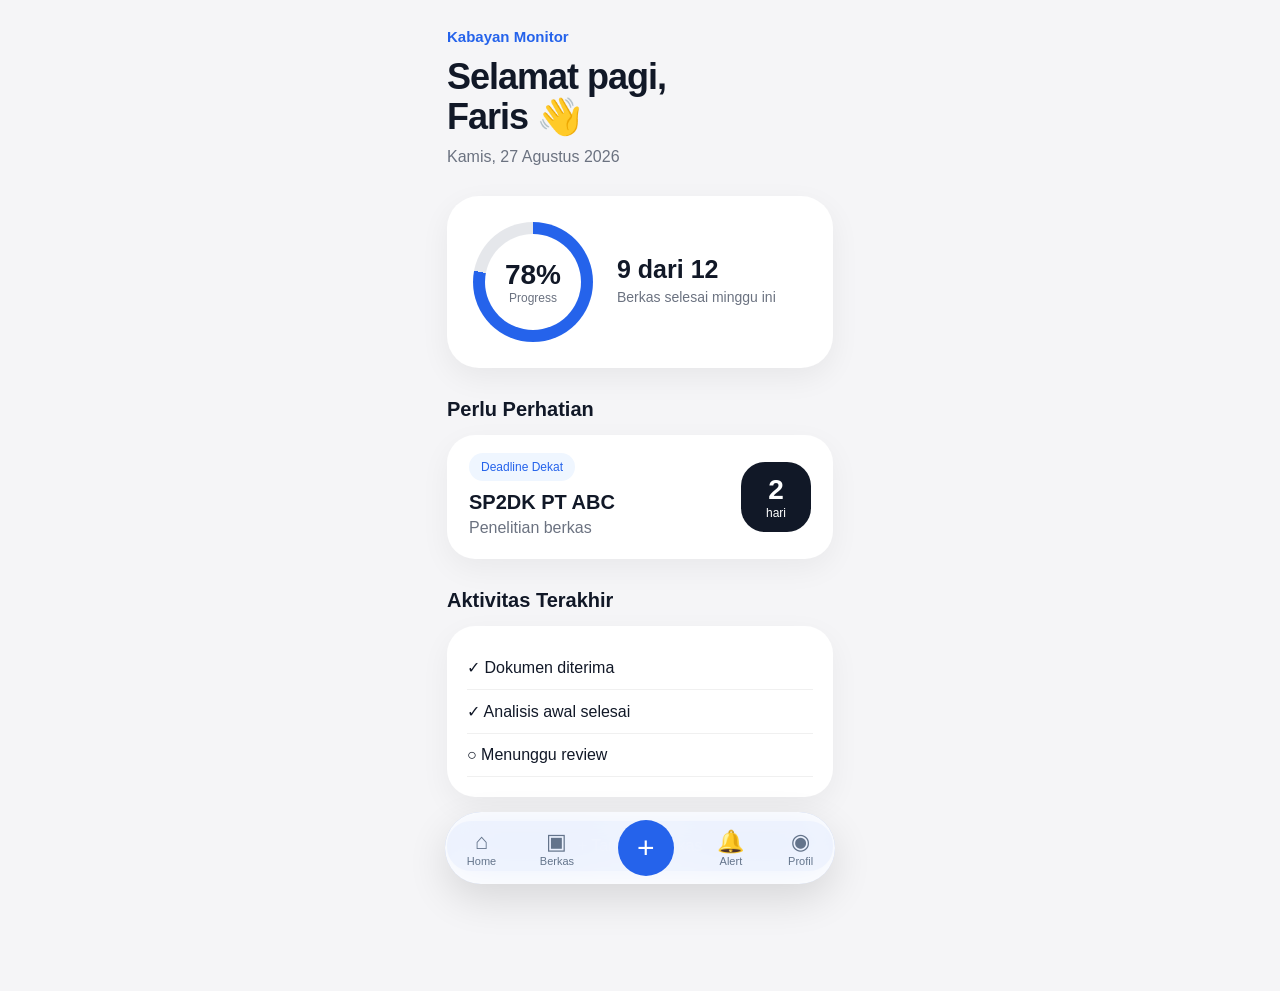
==== commit 4ea0f55c: "Add files via upload" ====
--- a/index.html
+++ b/index.html
@@ -10,70 +10,57 @@
 
 <div class="app">
 
-<header class="header">
-    <div>
-        <p class="brand">Kabayan Monitor</p>
-        <h1>Halo, Faris 👋</h1>
-        <p class="date">Kamis, 27 Agustus</p>
-    </div>
-    <div class="avatar">F</div>
+<header>
+<p class="brand">Kabayan Monitor</p>
+<h1>Selamat pagi,<br>Faris 👋</h1>
+<p class="date">Kamis, 27 Agustus 2026</p>
 </header>
 
-<section class="progress-widget">
-    <div class="ring">
-        <div class="ring-center">
-            <strong>78%</strong>
-            <span>Selesai</span>
-        </div>
-    </div>
+<section class="hero-card">
+<div class="ring">
+<div class="ring-inner">
+<strong>78%</strong>
+<span>Progress</span>
+</div>
+</div>
 
-    <div class="progress-info">
-        <p>Progress Minggu Ini</p>
-        <strong>9 dari 12</strong>
-        <span>Berkas selesai</span>
-    </div>
+<div class="summary">
+<h2>9 dari 12</h2>
+<p>Berkas selesai minggu ini</p>
+</div>
 </section>
 
-<h2>Prioritas Hari Ini</h2>
+<h3>Perlu Perhatian</h3>
 
-<section class="priority-card">
-    <div>
-        <span class="tag">Deadline Dekat</span>
-        <h3>SP2DK PT ABC</h3>
-        <p>Penelitian berkas</p>
-    </div>
+<section class="work-card">
+<div>
+<span class="label">Deadline Dekat</span>
+<h2>SP2DK PT ABC</h2>
+<p>Penelitian berkas</p>
+</div>
 
-    <div class="deadline">
-        <strong>2</strong>
-        <span>hari</span>
-    </div>
+<div class="days">
+<strong>2</strong>
+<span>hari</span>
+</div>
 </section>
 
-<h2>Status</h2>
+<h3>Aktivitas Terakhir</h3>
 
-<section class="status-widget">
-    <div>
-        <strong>8</strong>
-        <span>Aman</span>
-    </div>
-    <div>
-        <strong>3</strong>
-        <span>Perhatian</span>
-    </div>
-    <div>
-        <strong>1</strong>
-        <span>Kritis</span>
-    </div>
+<section class="activity">
+<p>✓ Dokumen diterima</p>
+<p>✓ Analisis awal selesai</p>
+<p>○ Menunggu review</p>
 </section>
 
-<button class="button">+ Tambah Berkas</button>
+<button class="add">+ Tambah Berkas</button>
 
-<nav class="nav">
-    <div>⌂<span>Home</span></div>
-    <div>□<span>Berkas</span></div>
-    <div class="add">+</div>
-    <div>🔔<span>Alert</span></div>
-    <div>○<span>Profil</span></div>
+<nav>
+<div>⌂<span>Home</span></div>
+<div>▣<span>Berkas</span></div>
+<div class="plus">+</div>
+<div>🔔<span>Alert</span></div>
+<div>◉<span>Profil</span></div>
 </nav>
 
 </div>
--- a/css/style.css
+++ b/css/style.css
@@ -12,229 +12,194 @@
 .app{
 max-width:430px;
 margin:auto;
-padding:28px 20px calc(120px + env(safe-area-inset-bottom));
-}
-
-.header{
-display:flex;
-justify-content:space-between;
-align-items:center;
-margin-bottom:28px;
+min-height:100vh;
+padding:28px 22px 120px;
 }
 
 .brand{
-font-size:14px;
+font-size:15px;
 color:#2563eb;
 font-weight:600;
-margin:0 0 8px;
-}
-
-.header h1{
+margin:0 0 12px;
+}
+
+header h1{
+font-size:36px;
+line-height:1.1;
+letter-spacing:-1px;
+margin:0;
+font-weight:700;
+}
+
+.date{
+color:#6b7280;
+margin-top:12px;
+}
+
+.hero-card{
+margin-top:30px;
+background:white;
+border-radius:32px;
+padding:26px;
+display:flex;
+align-items:center;
+gap:24px;
+box-shadow:0 10px 30px rgba(0,0,0,.06);
+}
+
+.ring{
+width:120px;
+height:120px;
+border-radius:50%;
+background:conic-gradient(#2563eb 78%,#e5e7eb 0);
+display:flex;
+align-items:center;
+justify-content:center;
+}
+
+.ring-inner{
+width:96px;
+height:96px;
+background:white;
+border-radius:50%;
+display:flex;
+flex-direction:column;
+align-items:center;
+justify-content:center;
+}
+
+.ring strong{
 font-size:28px;
-line-height:1.15;
-margin:0;
-letter-spacing:-.5px;
-}
-
-.date{
-margin:10px 0 0;
-color:#6b7280;
-}
-
-.avatar{
-height:44px;
-width:44px;
-border-radius:50%;
+}
+
+.ring span{
+font-size:12px;
+color:#6b7280;
+}
+
+.summary h2{
+font-size:25px;
+margin:0;
+}
+
+.summary p{
+margin:5px 0;
+color:#6b7280;
+font-size:14px;
+}
+
+h3{
+font-size:20px;
+margin:30px 0 14px;
+}
+
+.work-card{
+background:white;
+border-radius:28px;
+padding:22px;
+display:flex;
+justify-content:space-between;
+align-items:center;
+box-shadow:0 10px 30px rgba(0,0,0,.05);
+}
+
+.label{
+font-size:12px;
+color:#2563eb;
+background:#eff6ff;
+padding:7px 12px;
+border-radius:20px;
+}
+
+.work-card h2{
+margin:16px 0 5px;
+font-size:20px;
+}
+
+.work-card p{
+margin:0;
+color:#6b7280;
+}
+
+.days{
+width:70px;
+height:70px;
+border-radius:24px;
+background:#111827;
+color:white;
+display:flex;
+flex-direction:column;
+justify-content:center;
+align-items:center;
+}
+
+.days strong{
+font-size:28px;
+}
+
+.days span{
+font-size:12px;
+}
+
+.activity{
+background:white;
+border-radius:28px;
+padding:20px;
+box-shadow:0 10px 30px rgba(0,0,0,.05);
+}
+
+.activity p{
+padding:12px 0;
+margin:0;
+border-bottom:1px solid #f0f0f0;
+}
+
+.add{
+width:100%;
+margin-top:24px;
+border:0;
+border-radius:24px;
+padding:16px;
 background:#2563eb;
 color:white;
-display:flex;
-align-items:center;
-justify-content:center;
-font-weight:700;
-}
-
-.progress-widget,
-.priority-card,
-.status-widget{
-background:white;
-border-radius:28px;
-box-shadow:0 8px 24px rgba(0,0,0,.05);
-}
-
-.progress-widget{
-padding:22px;
-display:flex;
-align-items:center;
-gap:20px;
-margin-bottom:28px;
-}
-
-.ring{
-width:112px;
-height:112px;
-border-radius:50%;
-background:conic-gradient(#2563eb 78%,#e5e7eb 0);
-display:flex;
-align-items:center;
-justify-content:center;
-flex-shrink:0;
-}
-
-.ring-center{
-height:88px;
-width:88px;
-background:white;
-border-radius:50%;
-display:flex;
-flex-direction:column;
-justify-content:center;
-align-items:center;
-}
-
-.ring-center strong{
-font-size:24px;
-}
-
-.ring-center span{
-font-size:11px;
-color:#6b7280;
-}
-
-.progress-info p{
-margin:0;
-color:#6b7280;
-font-size:14px;
-}
-
-.progress-info strong{
-display:block;
-font-size:22px;
-margin:5px 0;
-}
-
-.progress-info span{
-font-size:13px;
-color:#6b7280;
-}
-
-h2{
-font-size:18px;
-margin:24px 0 12px;
-}
-
-.priority-card{
-padding:20px;
-display:flex;
-justify-content:space-between;
-align-items:center;
-}
-
-.tag{
-font-size:12px;
-background:#eff6ff;
-color:#2563eb;
-padding:6px 10px;
-border-radius:20px;
-}
-
-.priority-card h3{
-font-size:20px;
-margin:14px 0 5px;
-}
-
-.priority-card p{
-margin:0;
-color:#6b7280;
-}
-
-.deadline{
-background:#111827;
-color:white;
-width:68px;
-height:68px;
-border-radius:22px;
-display:flex;
-flex-direction:column;
-align-items:center;
-justify-content:center;
-}
-
-.deadline strong{
-font-size:28px;
-}
-
-.deadline span{
-font-size:12px;
-}
-
-.status-widget{
-display:grid;
-grid-template-columns:repeat(3,1fr);
-padding:10px;
-gap:8px;
-}
-
-.status-widget div{
-padding:15px 5px;
-text-align:center;
-}
-
-.status-widget strong{
-font-size:24px;
-display:block;
-}
-
-.status-widget span{
-font-size:12px;
-color:#6b7280;
-}
-
-.button{
-width:100%;
-border:0;
-background:#2563eb;
-color:white;
-padding:16px;
-border-radius:24px;
 font-size:16px;
-margin-top:22px;
-}
-
-.nav{
+}
+
+nav{
 position:fixed;
 bottom:16px;
 left:50%;
 transform:translateX(-50%);
 width:min(390px,90%);
-height:70px;
-background:rgba(255,255,255,.92);
+height:72px;
+background:rgba(255,255,255,.9);
 backdrop-filter:blur(20px);
-border-radius:35px;
+border-radius:36px;
 display:flex;
 justify-content:space-around;
 align-items:center;
-box-shadow:0 10px 30px rgba(0,0,0,.12);
-}
-
-.nav div{
+box-shadow:0 15px 40px rgba(0,0,0,.12);
+}
+
+nav div{
+text-align:center;
+color:#64748b;
 font-size:22px;
-text-align:center;
-color:#5265d8;
-}
-
-.nav span{
+}
+
+nav span{
 display:block;
 font-size:11px;
 }
 
-.nav .add{
+nav .plus{
+width:56px;
 height:56px;
-width:56px;
-border-radius:50%;
 background:#2563eb;
 color:white;
-display:flex;
-justify-content:center;
-align-items:center;
-font-size:32px;
+border-radius:50%;
+display:flex;
+align-items:center;
+justify-content:center;
+font-size:30px;
 }
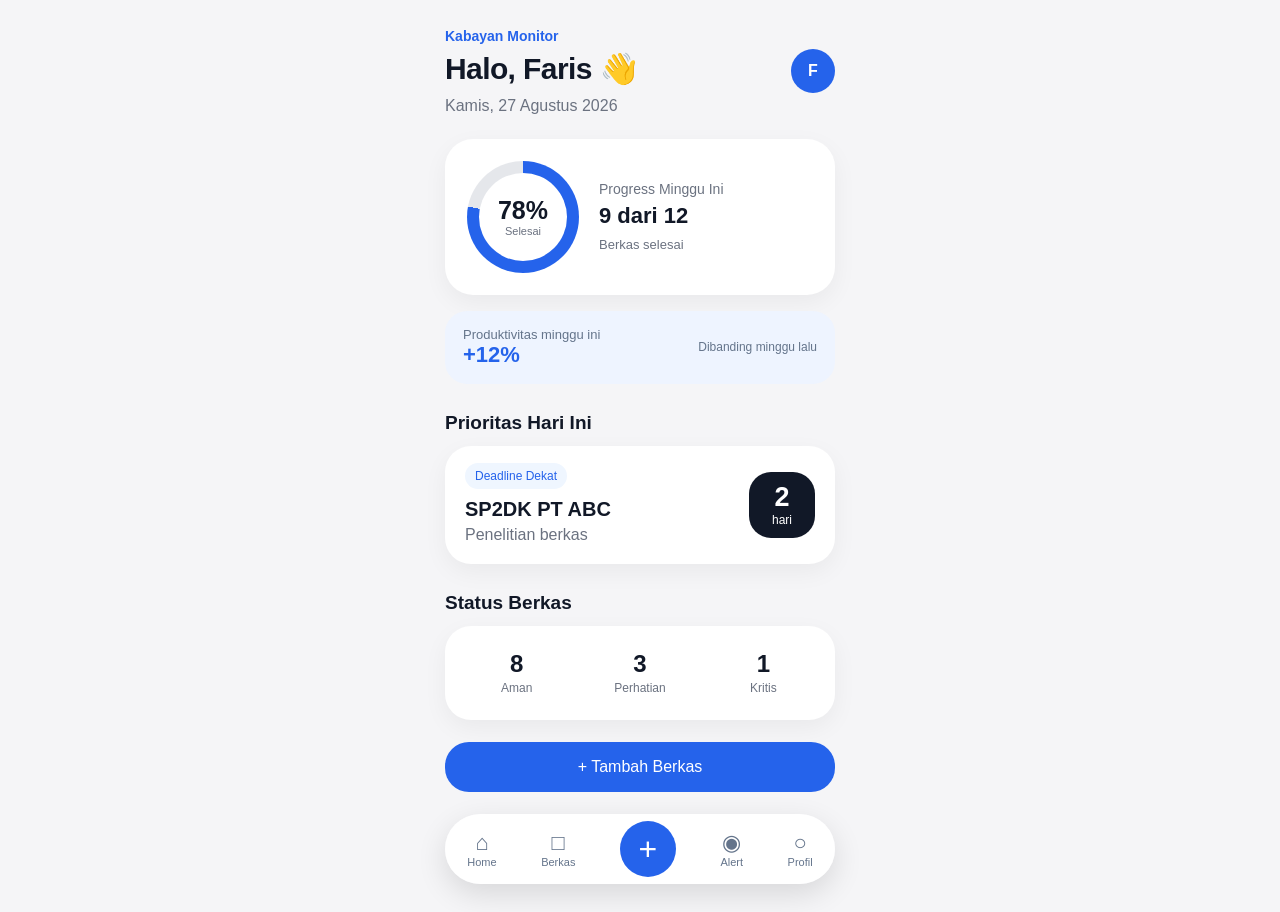
==== commit 3011bedf: "Add files via upload" ====
--- a/index.html
+++ b/index.html
@@ -6,61 +6,82 @@
 <title>Kabayan Monitor</title>
 <link rel="stylesheet" href="css/style.css">
 </head>
+
 <body>
-
 <div class="app">
 
-<header>
-<p class="brand">Kabayan Monitor</p>
-<h1>Selamat pagi,<br>Faris 👋</h1>
-<p class="date">Kamis, 27 Agustus 2026</p>
+<header class="header">
+    <div>
+        <p class="brand">Kabayan Monitor</p>
+        <h1>Halo, Faris 👋</h1>
+        <p class="date">Kamis, 27 Agustus 2026</p>
+    </div>
+    <div class="avatar">F</div>
 </header>
 
-<section class="hero-card">
-<div class="ring">
-<div class="ring-inner">
-<strong>78%</strong>
-<span>Progress</span>
-</div>
-</div>
+<section class="progress-card">
+    <div class="ring">
+        <div class="ring-inner">
+            <strong>78%</strong>
+            <span>Selesai</span>
+        </div>
+    </div>
 
-<div class="summary">
-<h2>9 dari 12</h2>
-<p>Berkas selesai minggu ini</p>
-</div>
+    <div class="progress-text">
+        <p>Progress Minggu Ini</p>
+        <h2>9 dari 12</h2>
+        <span>Berkas selesai</span>
+    </div>
 </section>
 
-<h3>Perlu Perhatian</h3>
+<section class="insight">
+    <div>
+        <p>Produktivitas minggu ini</p>
+        <strong>+12%</strong>
+    </div>
+    <span>Dibanding minggu lalu</span>
+</section>
+
+<h3>Prioritas Hari Ini</h3>
 
 <section class="work-card">
-<div>
-<span class="label">Deadline Dekat</span>
-<h2>SP2DK PT ABC</h2>
-<p>Penelitian berkas</p>
-</div>
+    <div>
+        <span class="tag">Deadline Dekat</span>
+        <h2>SP2DK PT ABC</h2>
+        <p>Penelitian berkas</p>
+    </div>
 
-<div class="days">
-<strong>2</strong>
-<span>hari</span>
-</div>
+    <div class="days">
+        <strong>2</strong>
+        <span>hari</span>
+    </div>
 </section>
 
-<h3>Aktivitas Terakhir</h3>
+<h3>Status Berkas</h3>
 
-<section class="activity">
-<p>✓ Dokumen diterima</p>
-<p>✓ Analisis awal selesai</p>
-<p>○ Menunggu review</p>
+<section class="status">
+    <div>
+        <strong>8</strong>
+        <span>Aman</span>
+    </div>
+    <div>
+        <strong>3</strong>
+        <span>Perhatian</span>
+    </div>
+    <div>
+        <strong>1</strong>
+        <span>Kritis</span>
+    </div>
 </section>
 
-<button class="add">+ Tambah Berkas</button>
+<button class="primary">+ Tambah Berkas</button>
 
 <nav>
-<div>⌂<span>Home</span></div>
-<div>▣<span>Berkas</span></div>
-<div class="plus">+</div>
-<div>🔔<span>Alert</span></div>
-<div>◉<span>Profil</span></div>
+    <div>⌂<span>Home</span></div>
+    <div>□<span>Berkas</span></div>
+    <div class="add">+</div>
+    <div>◉<span>Alert</span></div>
+    <div>○<span>Profil</span></div>
 </nav>
 
 </div>
--- a/css/style.css
+++ b/css/style.css
@@ -1,6 +1,4 @@
-*{
-box-sizing:border-box;
-}
+*{box-sizing:border-box}
 
 body{
 margin:0;
@@ -12,108 +10,155 @@
 .app{
 max-width:430px;
 margin:auto;
-min-height:100vh;
-padding:28px 22px 120px;
+padding:28px 20px calc(120px + env(safe-area-inset-bottom));
+}
+
+.header{
+display:flex;
+justify-content:space-between;
+align-items:center;
+margin-bottom:24px;
 }
 
 .brand{
-font-size:15px;
+margin:0 0 8px;
+font-size:14px;
+font-weight:600;
 color:#2563eb;
-font-weight:600;
-margin:0 0 12px;
-}
-
-header h1{
-font-size:36px;
-line-height:1.1;
-letter-spacing:-1px;
-margin:0;
+}
+
+h1{
+font-size:30px;
+letter-spacing:-.6px;
+margin:0;
+line-height:1.15;
+}
+
+.date{
+margin:10px 0 0;
+color:#6b7280;
+}
+
+.avatar{
+width:44px;
+height:44px;
+border-radius:50%;
+background:#2563eb;
+color:white;
+display:flex;
+align-items:center;
+justify-content:center;
 font-weight:700;
 }
 
-.date{
-color:#6b7280;
-margin-top:12px;
-}
-
-.hero-card{
-margin-top:30px;
-background:white;
-border-radius:32px;
-padding:26px;
-display:flex;
-align-items:center;
-gap:24px;
-box-shadow:0 10px 30px rgba(0,0,0,.06);
-}
-
-.ring{
-width:120px;
-height:120px;
-border-radius:50%;
-background:conic-gradient(#2563eb 78%,#e5e7eb 0);
-display:flex;
-align-items:center;
-justify-content:center;
-}
-
-.ring-inner{
-width:96px;
-height:96px;
-background:white;
-border-radius:50%;
-display:flex;
-flex-direction:column;
-align-items:center;
-justify-content:center;
-}
-
-.ring strong{
-font-size:28px;
-}
-
-.ring span{
-font-size:12px;
-color:#6b7280;
-}
-
-.summary h2{
-font-size:25px;
-margin:0;
-}
-
-.summary p{
-margin:5px 0;
-color:#6b7280;
-font-size:14px;
-}
-
-h3{
-font-size:20px;
-margin:30px 0 14px;
-}
-
-.work-card{
+.progress-card{
 background:white;
 border-radius:28px;
 padding:22px;
 display:flex;
+align-items:center;
+gap:20px;
+box-shadow:0 8px 24px rgba(0,0,0,.05);
+}
+
+.ring{
+width:112px;
+height:112px;
+border-radius:50%;
+background:conic-gradient(#2563eb 78%,#e5e7eb 0);
+display:flex;
+align-items:center;
+justify-content:center;
+}
+
+.ring-inner{
+width:88px;
+height:88px;
+border-radius:50%;
+background:white;
+display:flex;
+flex-direction:column;
+align-items:center;
+justify-content:center;
+}
+
+.ring strong{
+font-size:25px;
+}
+
+.ring span{
+font-size:11px;
+color:#6b7280;
+}
+
+.progress-text p{
+margin:0;
+color:#6b7280;
+font-size:14px;
+}
+
+.progress-text h2{
+margin:6px 0;
+font-size:22px;
+}
+
+.progress-text span{
+font-size:13px;
+color:#6b7280;
+}
+
+.insight{
+margin-top:16px;
+background:#eef4ff;
+border-radius:22px;
+padding:16px 18px;
+display:flex;
 justify-content:space-between;
 align-items:center;
-box-shadow:0 10px 30px rgba(0,0,0,.05);
-}
-
-.label{
-font-size:12px;
+}
+
+.insight p{
+margin:0;
+font-size:13px;
+color:#64748b;
+}
+
+.insight strong{
+font-size:22px;
 color:#2563eb;
+}
+
+.insight span{
+font-size:12px;
+color:#64748b;
+}
+
+h3{
+font-size:19px;
+margin:28px 0 12px;
+}
+
+.work-card{
+background:white;
+border-radius:26px;
+padding:20px;
+display:flex;
+justify-content:space-between;
+align-items:center;
+box-shadow:0 8px 24px rgba(0,0,0,.05);
+}
+
+.tag{
+font-size:12px;
+padding:6px 10px;
+border-radius:20px;
 background:#eff6ff;
-padding:7px 12px;
-border-radius:20px;
+color:#2563eb;
 }
 
 .work-card h2{
-margin:16px 0 5px;
 font-size:20px;
+margin:14px 0 5px;
 }
 
 .work-card p{
@@ -122,44 +167,55 @@
 }
 
 .days{
-width:70px;
-height:70px;
+width:66px;
+height:66px;
+border-radius:22px;
+background:#111827;
+color:white;
+display:flex;
+flex-direction:column;
+align-items:center;
+justify-content:center;
+}
+
+.days strong{
+font-size:27px;
+}
+
+.days span{
+font-size:12px;
+}
+
+.status{
+background:white;
+border-radius:26px;
+padding:10px;
+display:grid;
+grid-template-columns:repeat(3,1fr);
+box-shadow:0 8px 24px rgba(0,0,0,.05);
+}
+
+.status div{
+text-align:center;
+padding:14px 5px;
+}
+
+.status strong{
+display:block;
+font-size:24px;
+}
+
+.status span{
+font-size:12px;
+color:#6b7280;
+}
+
+.primary{
+width:100%;
+margin-top:22px;
+border:0;
+padding:16px;
 border-radius:24px;
-background:#111827;
-color:white;
-display:flex;
-flex-direction:column;
-justify-content:center;
-align-items:center;
-}
-
-.days strong{
-font-size:28px;
-}
-
-.days span{
-font-size:12px;
-}
-
-.activity{
-background:white;
-border-radius:28px;
-padding:20px;
-box-shadow:0 10px 30px rgba(0,0,0,.05);
-}
-
-.activity p{
-padding:12px 0;
-margin:0;
-border-bottom:1px solid #f0f0f0;
-}
-
-.add{
-width:100%;
-margin-top:24px;
-border:0;
-border-radius:24px;
-padding:16px;
 background:#2563eb;
 color:white;
 font-size:16px;
@@ -171,20 +227,20 @@
 left:50%;
 transform:translateX(-50%);
 width:min(390px,90%);
-height:72px;
-background:rgba(255,255,255,.9);
+height:70px;
+background:rgba(255,255,255,.92);
 backdrop-filter:blur(20px);
-border-radius:36px;
+border-radius:35px;
 display:flex;
 justify-content:space-around;
 align-items:center;
-box-shadow:0 15px 40px rgba(0,0,0,.12);
+box-shadow:0 10px 30px rgba(0,0,0,.12);
 }
 
 nav div{
 text-align:center;
+font-size:22px;
 color:#64748b;
-font-size:22px;
 }
 
 nav span{
@@ -192,14 +248,14 @@
 font-size:11px;
 }
 
-nav .plus{
+nav .add{
 width:56px;
 height:56px;
+border-radius:50%;
 background:#2563eb;
 color:white;
-border-radius:50%;
-display:flex;
-align-items:center;
-justify-content:center;
-font-size:30px;
+display:flex;
+align-items:center;
+justify-content:center;
+font-size:32px;
 }
